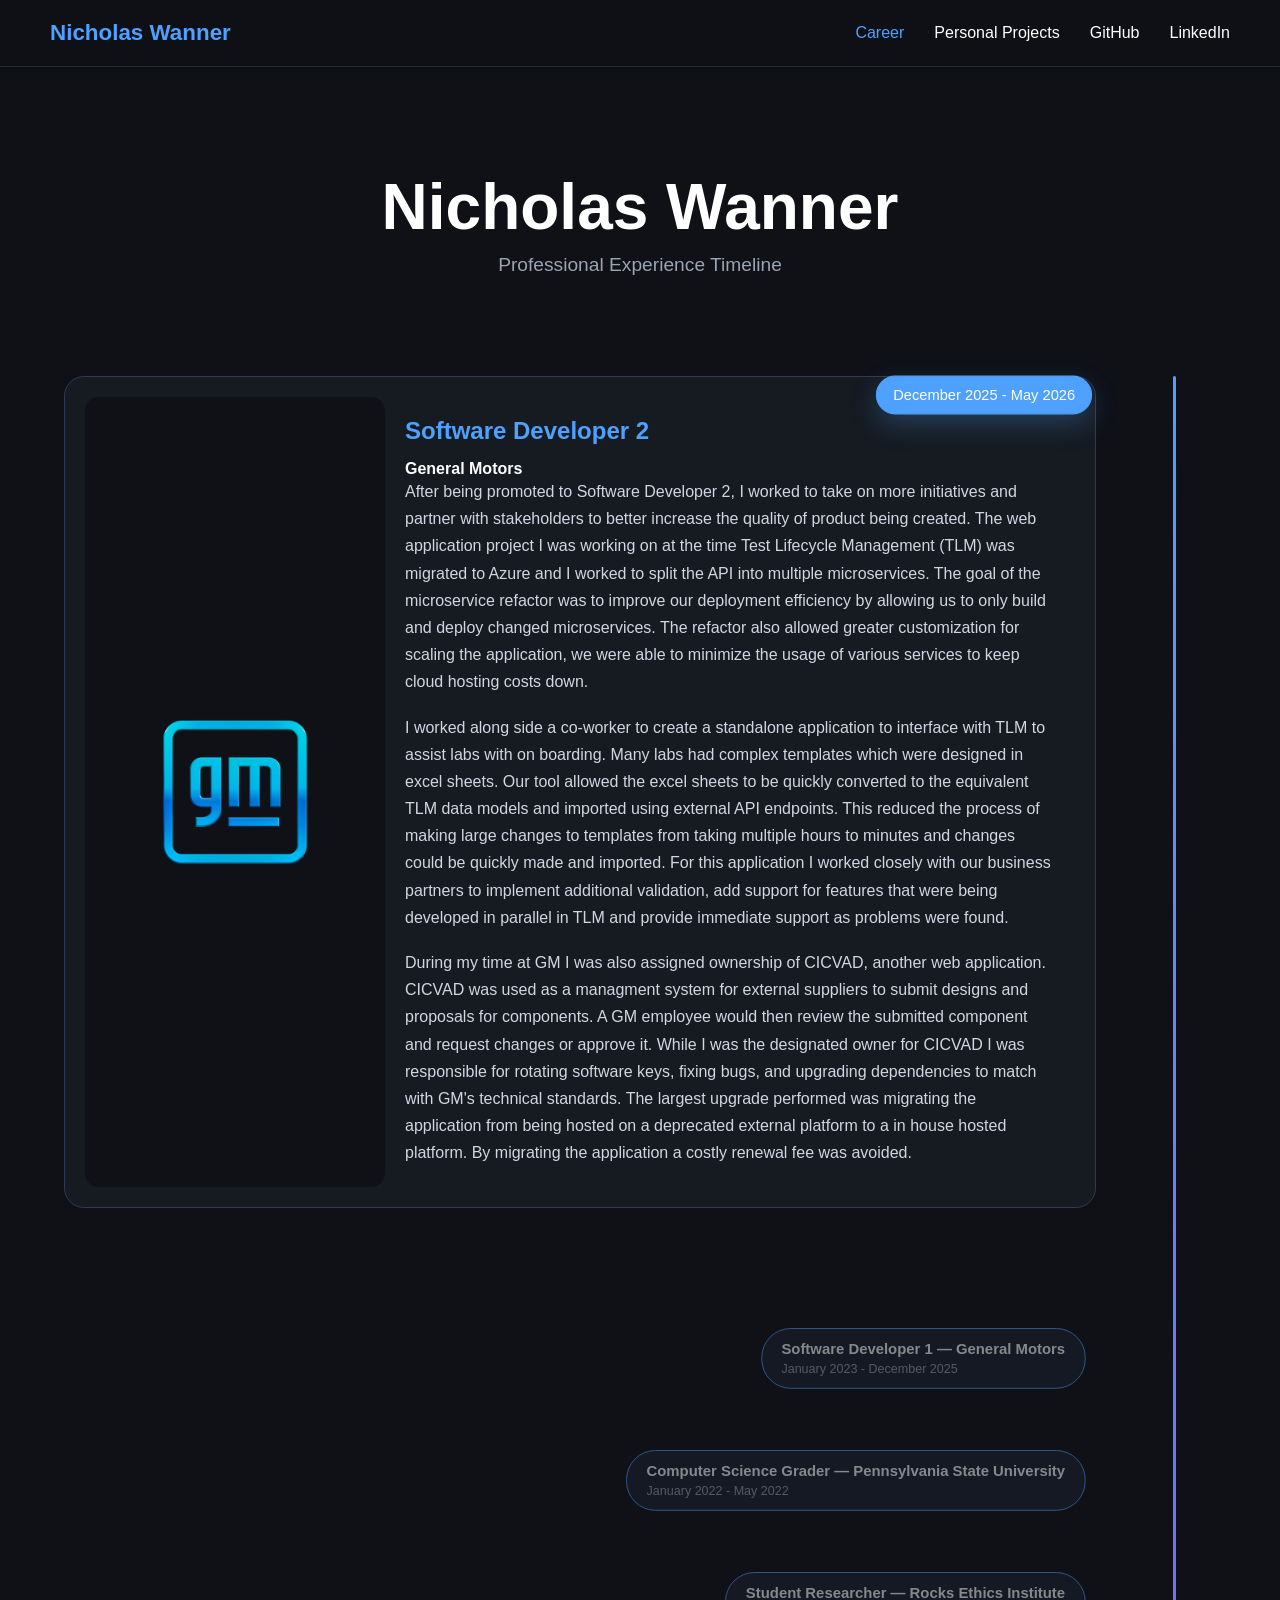
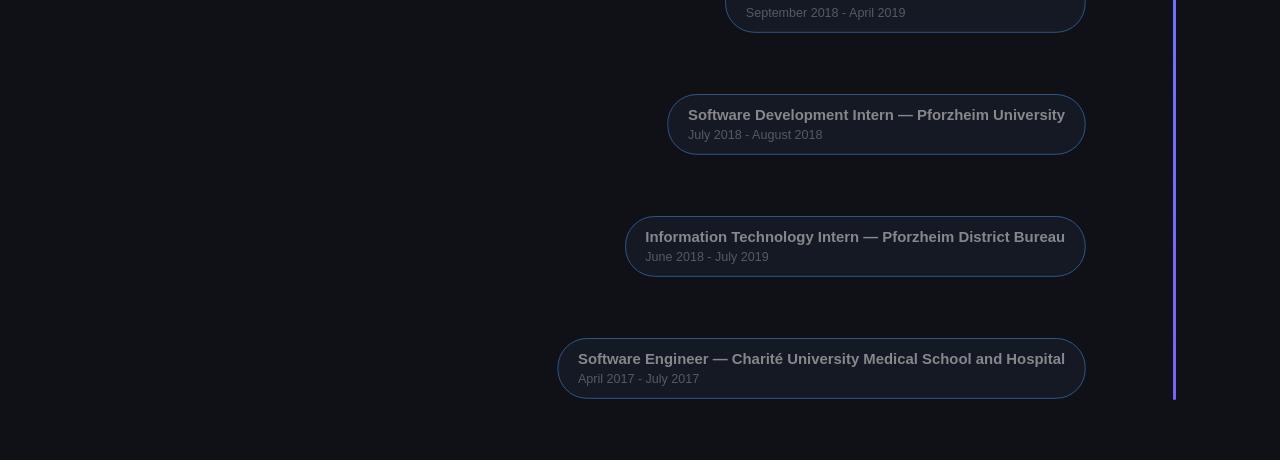
==== index.html @ 5702cfa9 "career and initial projects page" ====
<!DOCTYPE html>
<html lang="en">
<head>
  <meta charset="UTF-8" />
  <meta name="viewport" content="width=device-width, initial-scale=1.0"/>
  <title>Nicholas Wanner | Career Timeline</title>

  <link rel="stylesheet" href="css/global.css">
<link rel="stylesheet" href="css/navbar.css">
<link rel="stylesheet" href="css/career.css">
</head>
<body>
  <div id="navbar"></div>
  <header class="hero">
    <h1>Nicholas Wanner</h1>
    <p>Professional Experience Timeline</p>
  </header>

  <main class="timeline-container">

    <div class="timeline-line"></div>

    <div class="timeline-items">
    <!-- Timeline Item -->
    <div class="timeline-item">
        <div class="timeline-header">
          <button class="timeline-date">
            <span class="summary">
                Software Developer 2 — General Motors
            </span>
            <span class="dates">
                December 2025 - May 2026
            </span>
          </button>
        </div>
        <div class="timeline-content">
          <img src="images/career/gm-logo.webp" alt="Company Image">
          <div class="content-text">
            <h2>Software Developer 2</h2>
            <h4>General Motors</h4>
            <p>After being promoted to Software Developer 2, I worked to take on more initiatives and partner with stakeholders to better increase the quality of product being created. The web application project I was working on at the time Test Lifecycle Management (TLM) was migrated to Azure and I worked to split the API into multiple microservices. The goal of the microservice refactor was to improve our deployment efficiency by allowing us to only build and deploy changed microservices. The refactor also allowed greater customization for scaling the application, we were able to minimize the usage of various services to keep cloud hosting costs down.</p>
            <br>
            <p>I worked along side a co-worker to create a standalone application to interface with TLM to assist labs with on boarding. Many labs had complex templates which were designed in excel sheets. Our tool allowed the excel sheets to be quickly converted to the equivalent TLM data models and imported using external API endpoints. This reduced the process of making large changes to templates from taking multiple hours to minutes and changes could be quickly made and imported. For this application I worked closely with our business partners to implement additional validation, add support for features that were being developed in parallel in TLM and provide immediate support as problems were found.</p>
            <br>
            <p>During my time at GM I was also assigned ownership of CICVAD, another web application. CICVAD was used as a managment system for external suppliers to submit designs and proposals for components. A GM employee would then review the submitted component and request changes or approve it. While I was the designated owner for CICVAD I was responsible for rotating software keys, fixing bugs, and upgrading dependencies to match with GM's technical standards. The largest upgrade performed was migrating the application from being hosted on a deprecated external platform to a in house hosted platform. By migrating the application a costly renewal fee was avoided.</p>
          </div>
        </div>
      </div>
    
    <!-- Timeline Item -->
    <div class="timeline-item">
        <div class="timeline-header">
          <button class="timeline-date">
            <span class="summary">
                Software Developer 1 — General Motors
            </span>
            <span class="dates">
                January 2023 - December 2025
            </span>
          </button>
        </div>
        <div class="timeline-content">
          <img src="images/career/gm-logo.webp" alt="Company Image">
          <div class="content-text">
            <h2>Software Developer 1</h2>
            <h4>General Motors</h4>
            <p>When I first started at General Motors, I was working on the Janus project. Janus is an in house web application focused on managing the lifecycle of projects. It enabled creating a plan to manage a project from start to finish and track all tasks underneath it that needed to be completed. I worked on many different facets of Janus including increasing Test Automation, expanding the in-application reporting feature, enabling users from outside the company to visit Janus.</p>
            <br>
            <p>I eventually moved to a second web application project called Test Lifecycle Management (TLM). TLM was similar to Janus however it focused primarily on creating customized requests to be sent to labs and tracking the state of the request as the lab preformed the specified test. While working on TLM I had a large focus on the feature for 'attribute groups' which allowed users to create predefined groups of fields to be added to requests and could be shared across labs. For example a attribute 
              group could be used to represent a selectable test dummy and configure various details about it.</p>
          </div>
        </div>
      </div>

    <!-- Timeline Item -->
    <div class="timeline-item">
        <div class="timeline-header">
          <button class="timeline-date">
            <span class="summary">
                Computer Science Grader — Pennsylvania State University
            </span>
            <span class="dates">
                January 2022 - May 2022
            </span>
          </button>
        </div>
        <div class="timeline-content">
          <img src="images/career/psu-logo.png" alt="Company Image">
          <div class="content-text">
            <h2>Computer Science Grader</h2>
            <h4>Pennsylvania State University</h4>
            <p>I worked as a grader for Penn State's Computer Science 102 class. In this class students were taught about functions, parameters, recursion, arrays, and debugging with Python. I was initially assigned to grade 50 students for each assignment, however thanks to the positive feedback I received from the professor and students my share grew to grading 100 students for each lab and assignment. </p>
          </div>
        </div>
      </div>

    <!-- Timeline Item -->
    <div class="timeline-item">
        <div class="timeline-header">
          <button class="timeline-date">
            <span class="summary">
                Student Researcher — Rocks Ethics Institute
            </span>
            <span class="dates">
                September 2018 - April 2019
            </span>
          </button>
        </div>
        <div class="timeline-content">
          <img src="images/career/psu-logo.png" alt="Company Image">
          <div class="content-text">
            <h2>Student Researcher</h2>
            <h4>Rocks Ethics Institute</h4>
            <p>For a research project my team and I investigated security vulnerabilities in shipping ports caused by automation. We identified key areas where automation was present and what risks were posed. We additionally used Python and Jupyter to map out different ports and what they regularly received and where it traveled further to in the country. With this information we were able to simulate the impacts of failures by showing what areas of the country and goods would be impacted if a port failed.</p>
          </div>
        </div>
      </div>

    <!-- Timeline Item -->
    <div class="timeline-item">
        <div class="timeline-header">
          <button class="timeline-date">
            <span class="summary">
                Software Development Intern — Pforzheim University
            </span>
            <span class="dates">
                July 2018 - August 2018
            </span>
          </button>
        </div>
        <div class="timeline-content">
          <img src="images/career/hs-pforzheim-logo.png" alt="Company Image">
          <div class="content-text">
            <h2>Software Development Intern</h2>
            <h4>Pforzheim University</h4>
            <p>At Pforzheim University I worked primarily on a project to implement a system for students and faculty to reset their passwords. Previously, you would need to come to the IT desk where the password would be reset manually. I developed a webpage where a user could provide the answer to a security question and reset their password to a randomly generated password. This reduced work for the IT department as well as enhanced user's experience to allow them to reset their password from anywhere.</p>
          </div>
        </div>
      </div>

    <!-- Timeline Item -->
    <div class="timeline-item">
        <div class="timeline-header">
          <button class="timeline-date">
            <span class="summary">
                Information Technology Intern — Pforzheim District Bureau
            </span>
            <span class="dates">
                June 2018 - July 2019
            </span>
          </button>
        </div>
        <div class="timeline-content no-image">
          <div class="content-text">
            <h2>Information Technology Intern</h2>
            <h4>Pforzheim District Bureau</h4>
            <p>While living in Pforzheim for a summer I worked with the District Bureau as an intern. My responsibilities were primarily working on upkeeping servers for the city. This included doing a migration of the cities payroll servers to Windows 10. Additionally I would travel out to various areas around the city when servers encountered issues and assist in fixes.</p>
          </div>
        </div>
      </div>

    <!-- Timeline Item -->
    <div class="timeline-item">
        <div class="timeline-header">
          <button class="timeline-date">
            <span class="summary">
              Software Engineer — Charité University Medical School and Hospital
            </span>
            <span class="dates">
              April 2017 - July 2017
            </span>
          </button>
        </div>
        <div class="timeline-content">
          <img src="images/career/Charite-logo.jpg" alt="Company Image">
          <div class="content-text">
            <h2>Software Engineering Intern</h2>
            <h4>Charité University Medical School and Hospital</h4>
            <p>At Charité I worked on a project to help automate the creation of doctors letters to be sent to patients. This was developed as a C# plugin for Microsoft Work that would automatically fetch relevant patient data and format the data into standardized tables and information. The purpose was to standardized letters across doctors as well as to expedite the formulaic portions so doctors could prioritize the important messages for patients. This saved an average of 1-2 hours in time per letter for doctors.</p>
            <br>
            <p>An additional project I worked on was a specialize filter for incoming patient data. The data was being transferred via Mirth software and the filter was created to convert the data directly into a format suitable for the patient database. This allowed for patient data to be quickly sent across multiple facilities and stored in a appropriate format.</p>
          </div>
        </div>
      </div>

      </div>
  </main>
  <script src="js/navbar.js"></script>
  <script src="js/career.js"></script>
</body>
</html>
---- css/global.css ----
/* RESET */

* {
  margin: 0;
  padding: 0;
  box-sizing: border-box;
}

/* GLOBAL BODY */

body {
  background: #0f1117;
  color: white;
  font-family: Arial, Helvetica, sans-serif;
  overflow-x: hidden;

  /* Push content below fixed navbar */
  padding-top: 90px;
}

/* HERO SECTION */

.hero {
  text-align: center;
  padding: 80px 20px 40px;
}

.hero h1 {
  font-size: 4rem;
  margin-bottom: 10px;
}

.hero p {
  color: #9aa4b2;
  font-size: 1.2rem;
}

/* SHARED LINKS */

a {
  color: inherit;
}
---- css/navbar.css ----
/* NAVBAR */

.navbar {
  position: fixed;
  top: 0;
  width: 100%;

  display: flex;
  justify-content: space-between;
  align-items: center;

  padding: 20px 50px;

  background: rgba(15, 17, 23, 0.85);

  backdrop-filter: blur(10px);

  border-bottom: 1px solid #222b3c;

  z-index: 1000;
}

/* LOGO */

.nav-logo {
  font-size: 1.4rem;
  font-weight: bold;
  color: #4ea1ff;
}

/* NAV LINKS */

.nav-links {
  display: flex;
  gap: 30px;
  list-style: none;
}

.nav-links a {
  text-decoration: none;
  color: white;

  transition: 0.3s ease;
}

.nav-links a:hover {
  color: #4ea1ff;
}

/* ACTIVE PAGE */

.active-nav {
  color: #4ea1ff !important;
}
---- css/career.css ----
/* TIMELINE CONTAINER */

.timeline-container {
  position: relative;
  width: 90%;
  max-width: 1200px;
  margin: 60px auto;
  padding-right: 120px;
}

/* WRAPPER */

.timeline-items {
  position: relative;
  display: flex;
  flex-direction: column;

  gap: 60px;
}

/* TIMELINE LINE */

.timeline-line {
  position: absolute;
  right: 40px;
  top: 0;

  width: 3px;
  height: 100%;

  background: linear-gradient(to bottom, #4ea1ff, #7b61ff);

  border-radius: 10px;
}

/* ITEM */

.timeline-item {
  position: relative;

  margin-bottom: 60px;

  opacity: 0.5;
  transform: scale(0.98);

  transition: all 0.35s ease;
}

/* ACTIVE ITEM */

.timeline-item.active {
  opacity: 1;
  transform: scale(1);
}

/* =========================
   TIMELINE BUTTON (PILL)
   ========================= */

.timeline-date {
  position: absolute;
  right: 0;
  top: 0;

  background: #1b2230;
  color: white;

  border: 1px solid #4ea1ff;
  border-radius: 30px;

  padding: 12px 20px;

  cursor: pointer;

  display: flex;
  flex-direction: column;
  align-items: flex-start;

  gap: 4px;

  z-index: 2;

  transition:
    background 0.3s ease,
    transform 0.35s cubic-bezier(0.2, 0.8, 0.2, 1),
    box-shadow 0.3s ease,
    padding 0.3s ease,
    border-radius 0.3s ease;
}

/* HOVER */

.timeline-date:hover {
  background: #4ea1ff;
  transform: translateX(-5px) scale(1.01);
}

/* TEXT TRANSITIONS */

.timeline-date .summary,
.timeline-date .dates {
  transition: opacity 0.25s ease, transform 0.25s ease;
}

/* DEFAULT STATE */

.timeline-date .summary {
  font-size: 0.95rem;
  font-weight: 600;
  color: white;

  opacity: 1;
  transform: translateY(0);
}

.timeline-date .dates {
  font-size: 0.8rem;
  color: #9aa4b2;

  opacity: 1;
  transform: translateY(0);
}

/* =========================
   ACTIVE (CLICKED) STATE
   ========================= */

.timeline-item.active .timeline-date {

  /* 🔥 shrink pill */
  padding: 10px 16px;
  border-radius: 20px;

  /* center single-line layout */
  flex-direction: row;
  align-items: center;
  gap: 0;

  /* stronger emphasis */
  background: #4ea1ff;
  transform: translateX(-6px) scale(1.02);
  box-shadow: 0 10px 25px rgba(78, 161, 255, 0.25);
}

/* REMOVE SUMMARY COMPLETELY FROM LAYOUT */

.timeline-item.active .timeline-date .summary {
  opacity: 0;
  transform: translateY(-6px);

  width: 0;
  height: 0;

  margin: 0;
  padding: 0;

  overflow: hidden;

}

/* MAKE DATE TAKE FULL SPACE */

.timeline-item.active .timeline-date .dates {
  font-size: 0.9rem;
  color: white;

  opacity: 1;
  transform: translateY(0);
}

/* =========================
   CONTENT CARD
   ========================= */

.timeline-content {
  background: #161b22;

  border: 1px solid #2f3b52;
  border-radius: 20px;

  overflow: hidden;

  display: grid;

  grid-template-columns:
    minmax(180px, 300px)
    minmax(0, 1fr);

  align-items: stretch;

  max-height: 0;
  opacity: 0;
  transform: translateY(-10px);

  padding: 0;

  transition:
    max-height 0.6s cubic-bezier(0.4, 0, 0.2, 1),
    opacity 0.4s ease,
    transform 0.4s ease,
    padding 0.4s ease;
}

/* OPEN STATE */

.timeline-content.active {
  max-height: 2000px;
  opacity: 1;
  transform: translateY(0);
  padding: 20px;
}

/* IMAGE */

.timeline-content img {
  width: 100%;
  height: 100%;

  object-fit: contain;

  padding: 20px;

  background: #0f1117;

  border-radius: 14px;
}

.timeline-content.no-image {
  grid-template-columns: 1fr;
}

/* TEXT */

.content-text {
  padding: 20px;
}

.content-text h2 {
  margin-bottom: 15px;
  color: #4ea1ff;
}

.content-text p {
  line-height: 1.7;
  color: #d0d7e2;
  white-space: normal;
  overflow-wrap: break-word;
  word-break: break-word;
}

/* MOBILE */

@media (max-width: 900px) {

  .timeline-container {
    padding-right: 0;
  }

  .timeline-line {
    left: 20px;
    right: auto;
  }

  .timeline-date {
    position: relative;
    left: 50px;
    margin-bottom: 20px;
  }

  .timeline-content {
    grid-template-columns: 1fr;
    margin-left: 50px;
  }

  .timeline-content img {
    height: 220px;
  }
}
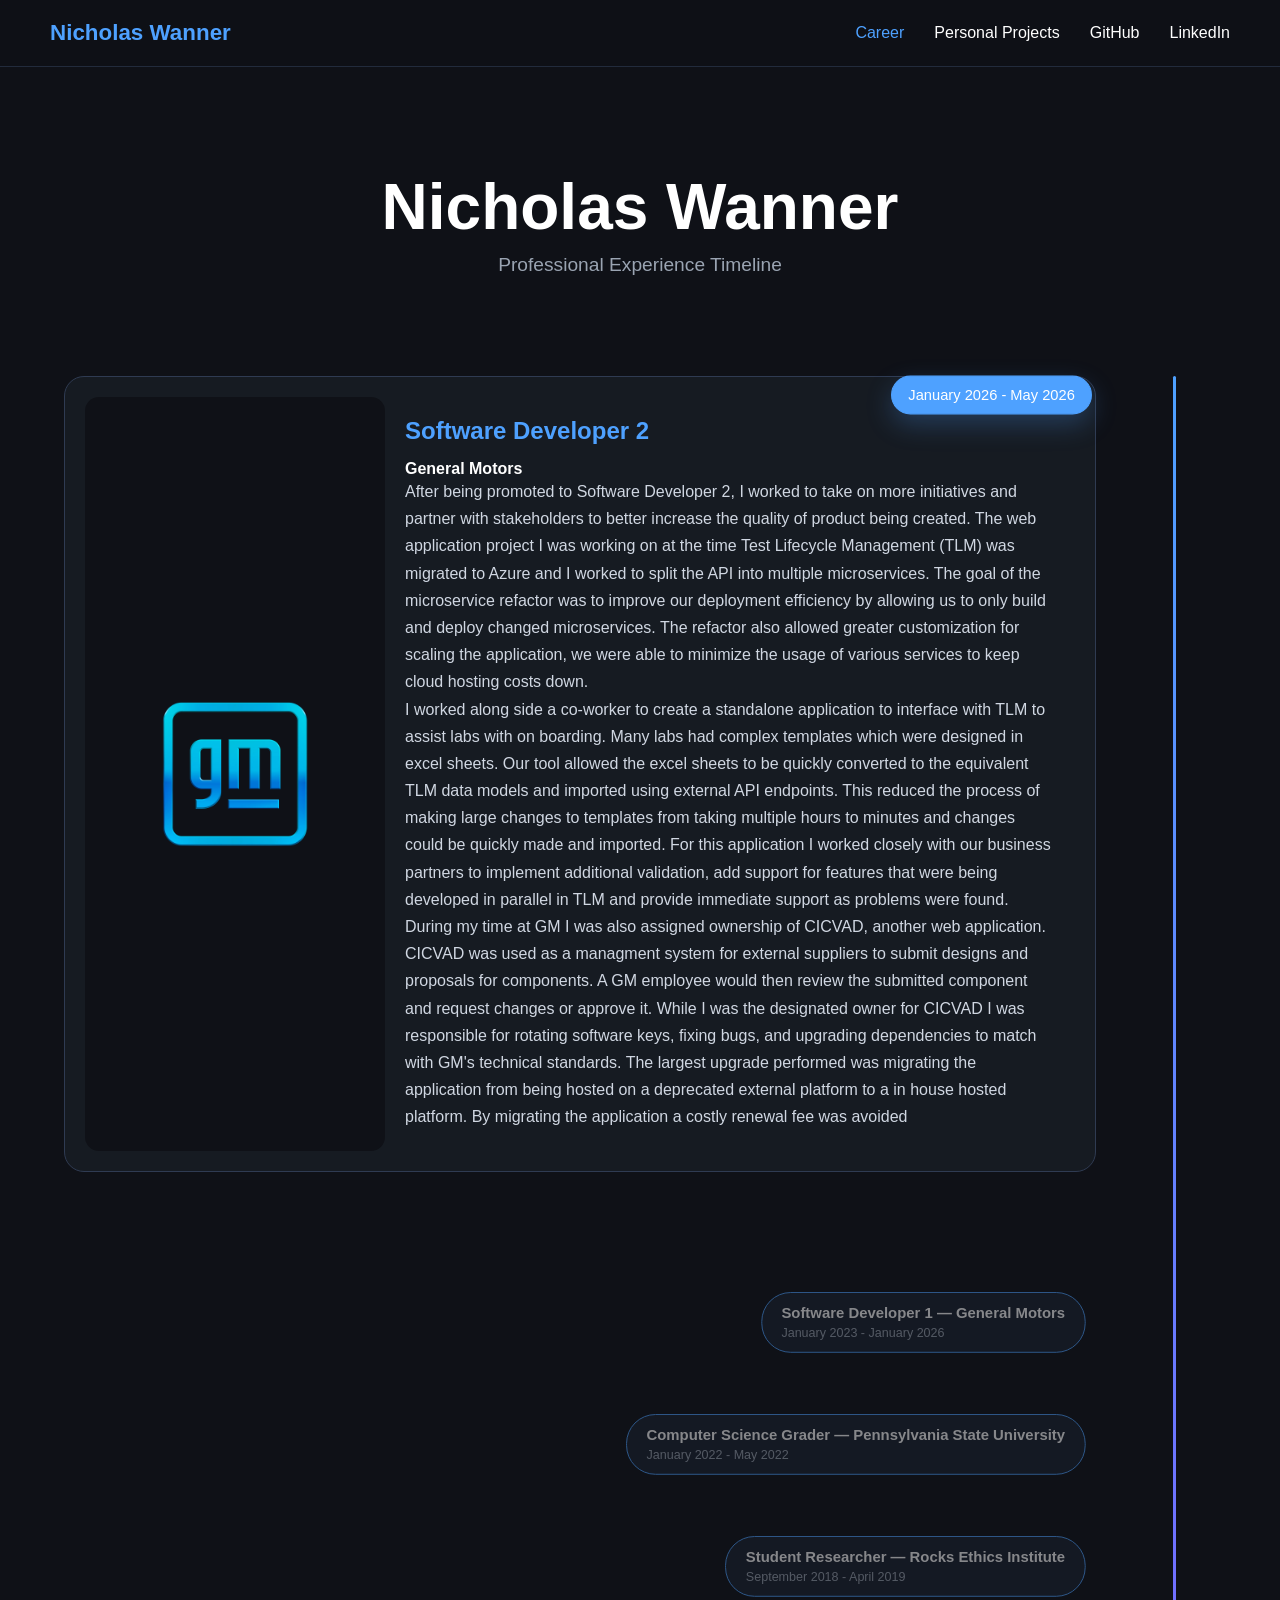
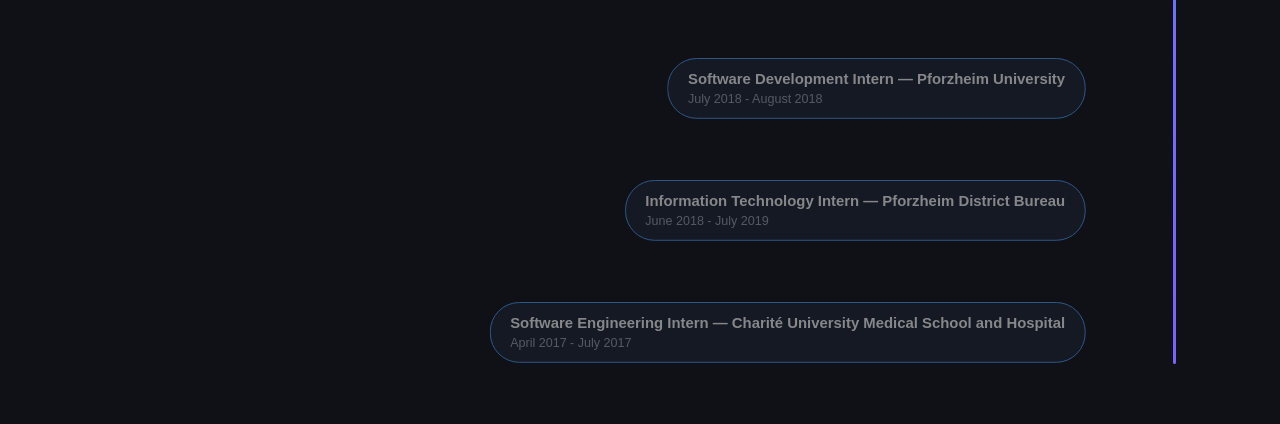
==== commit 31239fdc: "split timeline item into its own component" ====
--- a/index.html
+++ b/index.html
@@ -7,6 +7,7 @@
 
   <link rel="stylesheet" href="css/global.css">
 <link rel="stylesheet" href="css/navbar.css">
+<link rel="stylesheet" href="css/timeline-item.css">
 <link rel="stylesheet" href="css/career.css">
 </head>
 <body>
@@ -17,175 +18,11 @@
   </header>
 
   <main class="timeline-container">
-
     <div class="timeline-line"></div>
-
     <div class="timeline-items">
-    <!-- Timeline Item -->
-    <div class="timeline-item">
-        <div class="timeline-header">
-          <button class="timeline-date">
-            <span class="summary">
-                Software Developer 2 — General Motors
-            </span>
-            <span class="dates">
-                December 2025 - May 2026
-            </span>
-          </button>
-        </div>
-        <div class="timeline-content">
-          <img src="images/career/gm-logo.webp" alt="Company Image">
-          <div class="content-text">
-            <h2>Software Developer 2</h2>
-            <h4>General Motors</h4>
-            <p>After being promoted to Software Developer 2, I worked to take on more initiatives and partner with stakeholders to better increase the quality of product being created. The web application project I was working on at the time Test Lifecycle Management (TLM) was migrated to Azure and I worked to split the API into multiple microservices. The goal of the microservice refactor was to improve our deployment efficiency by allowing us to only build and deploy changed microservices. The refactor also allowed greater customization for scaling the application, we were able to minimize the usage of various services to keep cloud hosting costs down.</p>
-            <br>
-            <p>I worked along side a co-worker to create a standalone application to interface with TLM to assist labs with on boarding. Many labs had complex templates which were designed in excel sheets. Our tool allowed the excel sheets to be quickly converted to the equivalent TLM data models and imported using external API endpoints. This reduced the process of making large changes to templates from taking multiple hours to minutes and changes could be quickly made and imported. For this application I worked closely with our business partners to implement additional validation, add support for features that were being developed in parallel in TLM and provide immediate support as problems were found.</p>
-            <br>
-            <p>During my time at GM I was also assigned ownership of CICVAD, another web application. CICVAD was used as a managment system for external suppliers to submit designs and proposals for components. A GM employee would then review the submitted component and request changes or approve it. While I was the designated owner for CICVAD I was responsible for rotating software keys, fixing bugs, and upgrading dependencies to match with GM's technical standards. The largest upgrade performed was migrating the application from being hosted on a deprecated external platform to a in house hosted platform. By migrating the application a costly renewal fee was avoided.</p>
-          </div>
-        </div>
-      </div>
-    
-    <!-- Timeline Item -->
-    <div class="timeline-item">
-        <div class="timeline-header">
-          <button class="timeline-date">
-            <span class="summary">
-                Software Developer 1 — General Motors
-            </span>
-            <span class="dates">
-                January 2023 - December 2025
-            </span>
-          </button>
-        </div>
-        <div class="timeline-content">
-          <img src="images/career/gm-logo.webp" alt="Company Image">
-          <div class="content-text">
-            <h2>Software Developer 1</h2>
-            <h4>General Motors</h4>
-            <p>When I first started at General Motors, I was working on the Janus project. Janus is an in house web application focused on managing the lifecycle of projects. It enabled creating a plan to manage a project from start to finish and track all tasks underneath it that needed to be completed. I worked on many different facets of Janus including increasing Test Automation, expanding the in-application reporting feature, enabling users from outside the company to visit Janus.</p>
-            <br>
-            <p>I eventually moved to a second web application project called Test Lifecycle Management (TLM). TLM was similar to Janus however it focused primarily on creating customized requests to be sent to labs and tracking the state of the request as the lab preformed the specified test. While working on TLM I had a large focus on the feature for 'attribute groups' which allowed users to create predefined groups of fields to be added to requests and could be shared across labs. For example a attribute 
-              group could be used to represent a selectable test dummy and configure various details about it.</p>
-          </div>
-        </div>
-      </div>
-
-    <!-- Timeline Item -->
-    <div class="timeline-item">
-        <div class="timeline-header">
-          <button class="timeline-date">
-            <span class="summary">
-                Computer Science Grader — Pennsylvania State University
-            </span>
-            <span class="dates">
-                January 2022 - May 2022
-            </span>
-          </button>
-        </div>
-        <div class="timeline-content">
-          <img src="images/career/psu-logo.png" alt="Company Image">
-          <div class="content-text">
-            <h2>Computer Science Grader</h2>
-            <h4>Pennsylvania State University</h4>
-            <p>I worked as a grader for Penn State's Computer Science 102 class. In this class students were taught about functions, parameters, recursion, arrays, and debugging with Python. I was initially assigned to grade 50 students for each assignment, however thanks to the positive feedback I received from the professor and students my share grew to grading 100 students for each lab and assignment. </p>
-          </div>
-        </div>
-      </div>
-
-    <!-- Timeline Item -->
-    <div class="timeline-item">
-        <div class="timeline-header">
-          <button class="timeline-date">
-            <span class="summary">
-                Student Researcher — Rocks Ethics Institute
-            </span>
-            <span class="dates">
-                September 2018 - April 2019
-            </span>
-          </button>
-        </div>
-        <div class="timeline-content">
-          <img src="images/career/psu-logo.png" alt="Company Image">
-          <div class="content-text">
-            <h2>Student Researcher</h2>
-            <h4>Rocks Ethics Institute</h4>
-            <p>For a research project my team and I investigated security vulnerabilities in shipping ports caused by automation. We identified key areas where automation was present and what risks were posed. We additionally used Python and Jupyter to map out different ports and what they regularly received and where it traveled further to in the country. With this information we were able to simulate the impacts of failures by showing what areas of the country and goods would be impacted if a port failed.</p>
-          </div>
-        </div>
-      </div>
-
-    <!-- Timeline Item -->
-    <div class="timeline-item">
-        <div class="timeline-header">
-          <button class="timeline-date">
-            <span class="summary">
-                Software Development Intern — Pforzheim University
-            </span>
-            <span class="dates">
-                July 2018 - August 2018
-            </span>
-          </button>
-        </div>
-        <div class="timeline-content">
-          <img src="images/career/hs-pforzheim-logo.png" alt="Company Image">
-          <div class="content-text">
-            <h2>Software Development Intern</h2>
-            <h4>Pforzheim University</h4>
-            <p>At Pforzheim University I worked primarily on a project to implement a system for students and faculty to reset their passwords. Previously, you would need to come to the IT desk where the password would be reset manually. I developed a webpage where a user could provide the answer to a security question and reset their password to a randomly generated password. This reduced work for the IT department as well as enhanced user's experience to allow them to reset their password from anywhere.</p>
-          </div>
-        </div>
-      </div>
-
-    <!-- Timeline Item -->
-    <div class="timeline-item">
-        <div class="timeline-header">
-          <button class="timeline-date">
-            <span class="summary">
-                Information Technology Intern — Pforzheim District Bureau
-            </span>
-            <span class="dates">
-                June 2018 - July 2019
-            </span>
-          </button>
-        </div>
-        <div class="timeline-content no-image">
-          <div class="content-text">
-            <h2>Information Technology Intern</h2>
-            <h4>Pforzheim District Bureau</h4>
-            <p>While living in Pforzheim for a summer I worked with the District Bureau as an intern. My responsibilities were primarily working on upkeeping servers for the city. This included doing a migration of the cities payroll servers to Windows 10. Additionally I would travel out to various areas around the city when servers encountered issues and assist in fixes.</p>
-          </div>
-        </div>
-      </div>
-
-    <!-- Timeline Item -->
-    <div class="timeline-item">
-        <div class="timeline-header">
-          <button class="timeline-date">
-            <span class="summary">
-              Software Engineer — Charité University Medical School and Hospital
-            </span>
-            <span class="dates">
-              April 2017 - July 2017
-            </span>
-          </button>
-        </div>
-        <div class="timeline-content">
-          <img src="images/career/Charite-logo.jpg" alt="Company Image">
-          <div class="content-text">
-            <h2>Software Engineering Intern</h2>
-            <h4>Charité University Medical School and Hospital</h4>
-            <p>At Charité I worked on a project to help automate the creation of doctors letters to be sent to patients. This was developed as a C# plugin for Microsoft Work that would automatically fetch relevant patient data and format the data into standardized tables and information. The purpose was to standardized letters across doctors as well as to expedite the formulaic portions so doctors could prioritize the important messages for patients. This saved an average of 1-2 hours in time per letter for doctors.</p>
-            <br>
-            <p>An additional project I worked on was a specialize filter for incoming patient data. The data was being transferred via Mirth software and the filter was created to convert the data directly into a format suitable for the patient database. This allowed for patient data to be quickly sent across multiple facilities and stored in a appropriate format.</p>
-          </div>
-        </div>
-      </div>
-
-      </div>
   </main>
   <script src="js/navbar.js"></script>
+  <script src="js/timeline-item.js"></script>
   <script src="js/career.js"></script>
 </body>
 </html>
--- a/css/timeline-item.css
+++ b/css/timeline-item.css
@@ -0,0 +1,171 @@
+/* =========================
+   TIMELINE ITEM COMPONENT
+   ========================= */
+
+/* ITEM WRAPPER (visual interaction) */
+.timeline-item {
+    position: relative;
+    opacity: 0.5;
+    transform: scale(0.98);
+    transition: all 0.35s ease;
+  }
+  
+  /* =========================
+     TIMELINE BUTTON (PILL)
+     ========================= */
+  
+  .timeline-date {
+    position: absolute;
+    right: 0;
+    top: 0;
+  
+    background: #1b2230;
+    color: white;
+  
+    border: 1px solid #4ea1ff;
+    border-radius: 30px;
+  
+    padding: 12px 20px;
+  
+    cursor: pointer;
+  
+    display: flex;
+    flex-direction: column;
+    align-items: flex-start;
+    gap: 4px;
+  
+    z-index: 2;
+  
+    transition:
+      background 0.3s ease,
+      transform 0.35s cubic-bezier(0.2, 0.8, 0.2, 1),
+      box-shadow 0.3s ease,
+      padding 0.3s ease,
+      border-radius 0.3s ease;
+  }
+  
+  .timeline-date:hover {
+    background: #4ea1ff;
+    transform: translateX(-5px) scale(1.01);
+  }
+  
+  /* TEXT INSIDE BUTTON */
+  .timeline-date .summary {
+    font-size: 0.95rem;
+    font-weight: 600;
+    color: white;
+    opacity: 1;
+  }
+  
+  .timeline-date .dates {
+    font-size: 0.8rem;
+    color: #9aa4b2;
+    opacity: 1;
+  }
+  
+  /* TEXT ANIMATION */
+  .timeline-date .summary,
+  .timeline-date .dates {
+    transition: opacity 0.25s ease, transform 0.25s ease;
+  }
+  
+  /* =========================
+     ACTIVE STATE (CLICKED)
+     ========================= */
+  
+  .timeline-item.active .timeline-date {
+    padding: 10px 16px;
+    border-radius: 20px;
+  
+    flex-direction: row;
+    align-items: center;
+    gap: 0;
+  
+    background: #4ea1ff;
+    transform: translateX(-6px) scale(1.02);
+    box-shadow: 0 10px 25px rgba(78, 161, 255, 0.25);
+  }
+  
+  .timeline-item.active .timeline-date .summary {
+    opacity: 0;
+    width: 0;
+    height: 0;
+    overflow: hidden;
+  }
+  
+  .timeline-item.active .timeline-date .dates {
+    font-size: 0.9rem;
+    color: white;
+    opacity: 1;
+  }
+  
+  /* =========================
+     CONTENT CARD
+     ========================= */
+  
+  .timeline-content {
+    background: #161b22;
+    border: 1px solid #2f3b52;
+    border-radius: 20px;
+  
+    overflow: hidden;
+  
+    display: grid;
+    grid-template-columns:
+      minmax(180px, 300px)
+      minmax(0, 1fr);
+  
+    align-items: stretch;
+  
+    max-height: 0;
+    opacity: 0;
+    transform: translateY(-10px);
+  
+    padding: 0;
+  
+    transition:
+      max-height 0.6s cubic-bezier(0.4, 0, 0.2, 1),
+      opacity 0.4s ease,
+      transform 0.4s ease,
+      padding 0.4s ease;
+  }
+  
+  .timeline-content.active {
+    max-height: 2000px;
+    opacity: 1;
+    transform: translateY(0);
+    padding: 20px;
+  }
+  
+  /* IMAGE HANDLING */
+  .timeline-content img {
+    width: 100%;
+    height: 100%;
+    object-fit: contain;
+    padding: 20px;
+    background: #0f1117;
+    border-radius: 14px;
+  }
+  
+  .timeline-content.no-image {
+    grid-template-columns: 1fr;
+  }
+  
+  /* TEXT */
+  .content-text {
+    padding: 20px;
+  }
+  
+  .content-text h2 {
+    margin-bottom: 15px;
+    color: #4ea1ff;
+  }
+  
+  .content-text p {
+    line-height: 1.7;
+    color: #d0d7e2;
+  
+    white-space: normal;
+    overflow-wrap: break-word;
+    word-break: break-word;
+  }
--- a/css/career.css
+++ b/css/career.css
@@ -1,5 +1,8 @@
+/* =========================
+   CAREER PAGE LAYOUT
+   ========================= */
+
 /* TIMELINE CONTAINER */
-
 .timeline-container {
   position: relative;
   width: 90%;
@@ -9,17 +12,14 @@
 }
 
 /* WRAPPER */
-
 .timeline-items {
   position: relative;
   display: flex;
   flex-direction: column;
-
   gap: 60px;
 }
 
 /* TIMELINE LINE */
-
 .timeline-line {
   position: absolute;
   right: 40px;
@@ -29,15 +29,18 @@
   height: 100%;
 
   background: linear-gradient(to bottom, #4ea1ff, #7b61ff);
-
   border-radius: 10px;
 }
 
-/* ITEM */
+/* ACTIVE ITEM (page-level emphasis) */
+.timeline-item.active {
+  opacity: 1;
+  transform: scale(1);
+}
 
+/* DEFAULT ITEM STATE */
 .timeline-item {
   position: relative;
-
   margin-bottom: 60px;
 
   opacity: 0.5;
@@ -46,212 +49,8 @@
   transition: all 0.35s ease;
 }
 
-/* ACTIVE ITEM */
-
-.timeline-item.active {
-  opacity: 1;
-  transform: scale(1);
-}
-
-/* =========================
-   TIMELINE BUTTON (PILL)
-   ========================= */
-
-.timeline-date {
-  position: absolute;
-  right: 0;
-  top: 0;
-
-  background: #1b2230;
-  color: white;
-
-  border: 1px solid #4ea1ff;
-  border-radius: 30px;
-
-  padding: 12px 20px;
-
-  cursor: pointer;
-
-  display: flex;
-  flex-direction: column;
-  align-items: flex-start;
-
-  gap: 4px;
-
-  z-index: 2;
-
-  transition:
-    background 0.3s ease,
-    transform 0.35s cubic-bezier(0.2, 0.8, 0.2, 1),
-    box-shadow 0.3s ease,
-    padding 0.3s ease,
-    border-radius 0.3s ease;
-}
-
-/* HOVER */
-
-.timeline-date:hover {
-  background: #4ea1ff;
-  transform: translateX(-5px) scale(1.01);
-}
-
-/* TEXT TRANSITIONS */
-
-.timeline-date .summary,
-.timeline-date .dates {
-  transition: opacity 0.25s ease, transform 0.25s ease;
-}
-
-/* DEFAULT STATE */
-
-.timeline-date .summary {
-  font-size: 0.95rem;
-  font-weight: 600;
-  color: white;
-
-  opacity: 1;
-  transform: translateY(0);
-}
-
-.timeline-date .dates {
-  font-size: 0.8rem;
-  color: #9aa4b2;
-
-  opacity: 1;
-  transform: translateY(0);
-}
-
-/* =========================
-   ACTIVE (CLICKED) STATE
-   ========================= */
-
-.timeline-item.active .timeline-date {
-
-  /* 🔥 shrink pill */
-  padding: 10px 16px;
-  border-radius: 20px;
-
-  /* center single-line layout */
-  flex-direction: row;
-  align-items: center;
-  gap: 0;
-
-  /* stronger emphasis */
-  background: #4ea1ff;
-  transform: translateX(-6px) scale(1.02);
-  box-shadow: 0 10px 25px rgba(78, 161, 255, 0.25);
-}
-
-/* REMOVE SUMMARY COMPLETELY FROM LAYOUT */
-
-.timeline-item.active .timeline-date .summary {
-  opacity: 0;
-  transform: translateY(-6px);
-
-  width: 0;
-  height: 0;
-
-  margin: 0;
-  padding: 0;
-
-  overflow: hidden;
-
-}
-
-/* MAKE DATE TAKE FULL SPACE */
-
-.timeline-item.active .timeline-date .dates {
-  font-size: 0.9rem;
-  color: white;
-
-  opacity: 1;
-  transform: translateY(0);
-}
-
-/* =========================
-   CONTENT CARD
-   ========================= */
-
-.timeline-content {
-  background: #161b22;
-
-  border: 1px solid #2f3b52;
-  border-radius: 20px;
-
-  overflow: hidden;
-
-  display: grid;
-
-  grid-template-columns:
-    minmax(180px, 300px)
-    minmax(0, 1fr);
-
-  align-items: stretch;
-
-  max-height: 0;
-  opacity: 0;
-  transform: translateY(-10px);
-
-  padding: 0;
-
-  transition:
-    max-height 0.6s cubic-bezier(0.4, 0, 0.2, 1),
-    opacity 0.4s ease,
-    transform 0.4s ease,
-    padding 0.4s ease;
-}
-
-/* OPEN STATE */
-
-.timeline-content.active {
-  max-height: 2000px;
-  opacity: 1;
-  transform: translateY(0);
-  padding: 20px;
-}
-
-/* IMAGE */
-
-.timeline-content img {
-  width: 100%;
-  height: 100%;
-
-  object-fit: contain;
-
-  padding: 20px;
-
-  background: #0f1117;
-
-  border-radius: 14px;
-}
-
-.timeline-content.no-image {
-  grid-template-columns: 1fr;
-}
-
-/* TEXT */
-
-.content-text {
-  padding: 20px;
-}
-
-.content-text h2 {
-  margin-bottom: 15px;
-  color: #4ea1ff;
-}
-
-.content-text p {
-  line-height: 1.7;
-  color: #d0d7e2;
-  white-space: normal;
-  overflow-wrap: break-word;
-  word-break: break-word;
-}
-
-/* MOBILE */
-
+/* MOBILE LAYOUT */
 @media (max-width: 900px) {
-
   .timeline-container {
     padding-right: 0;
   }
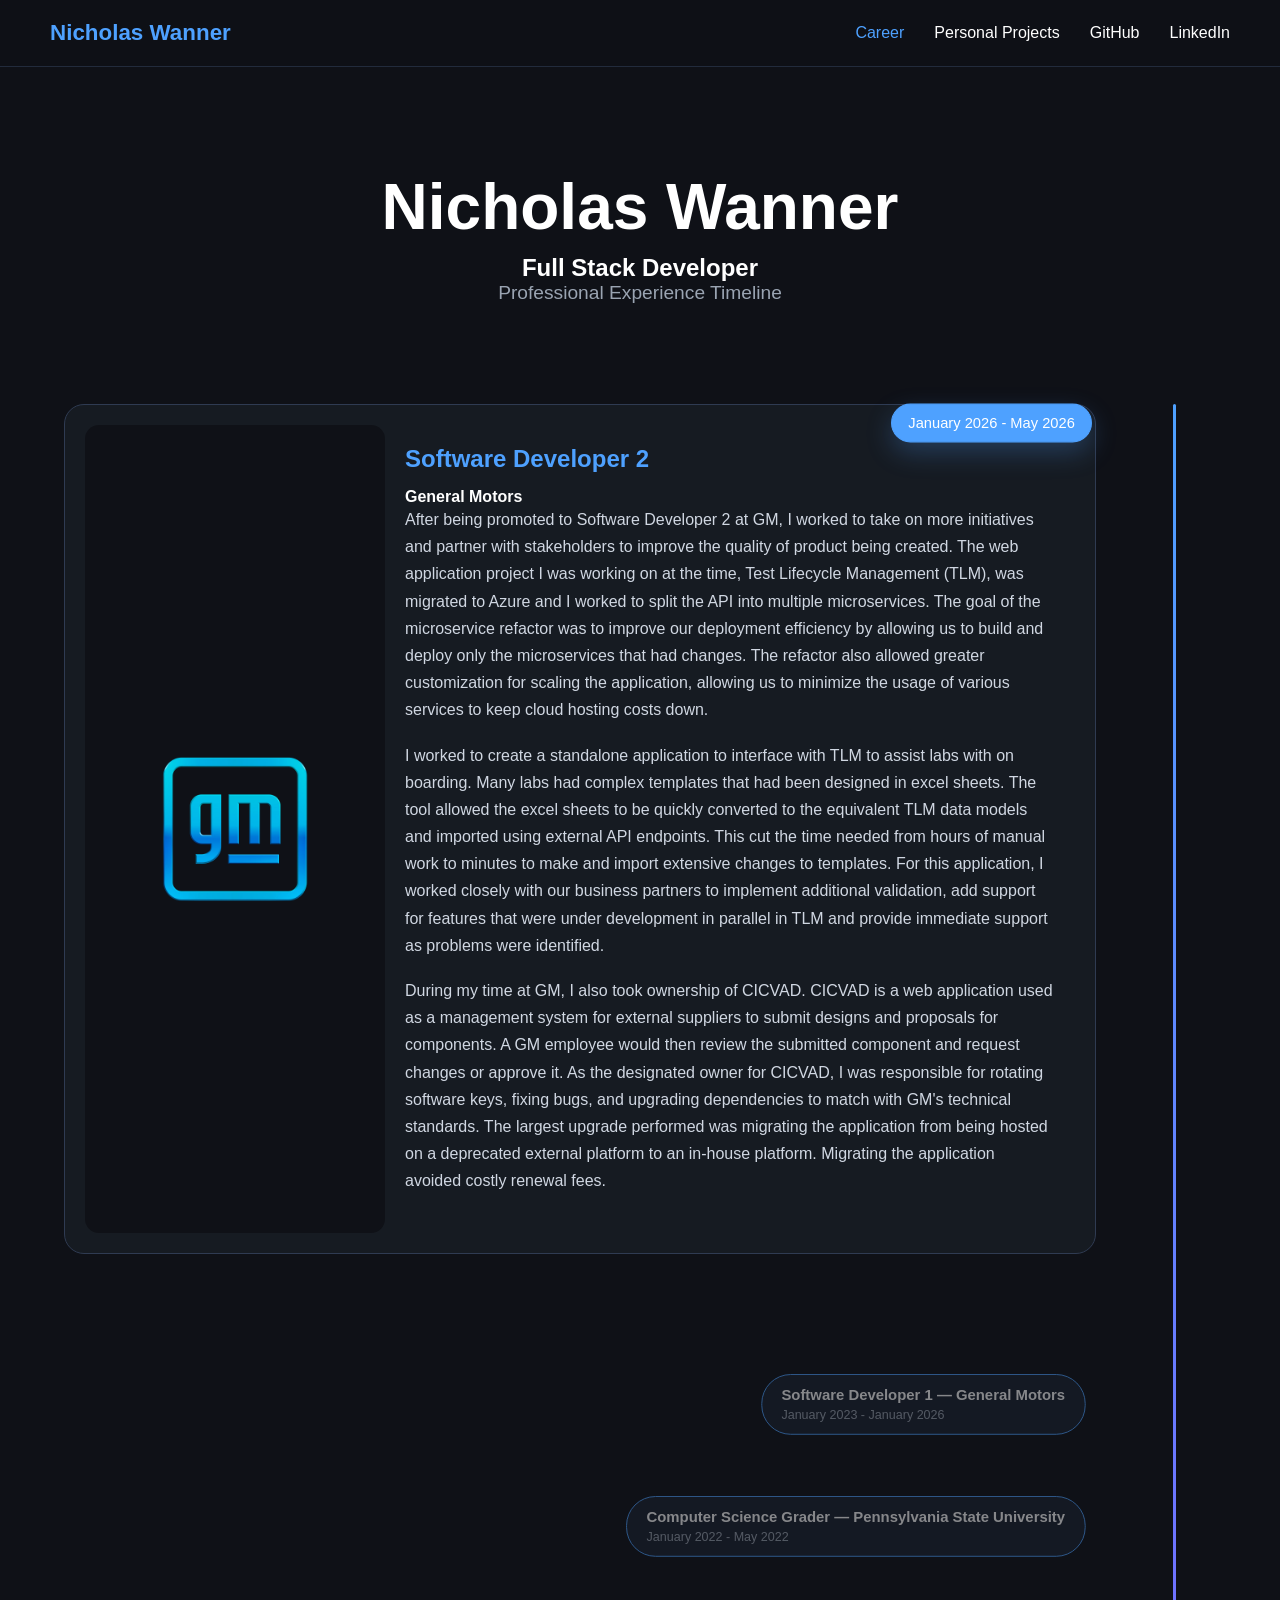
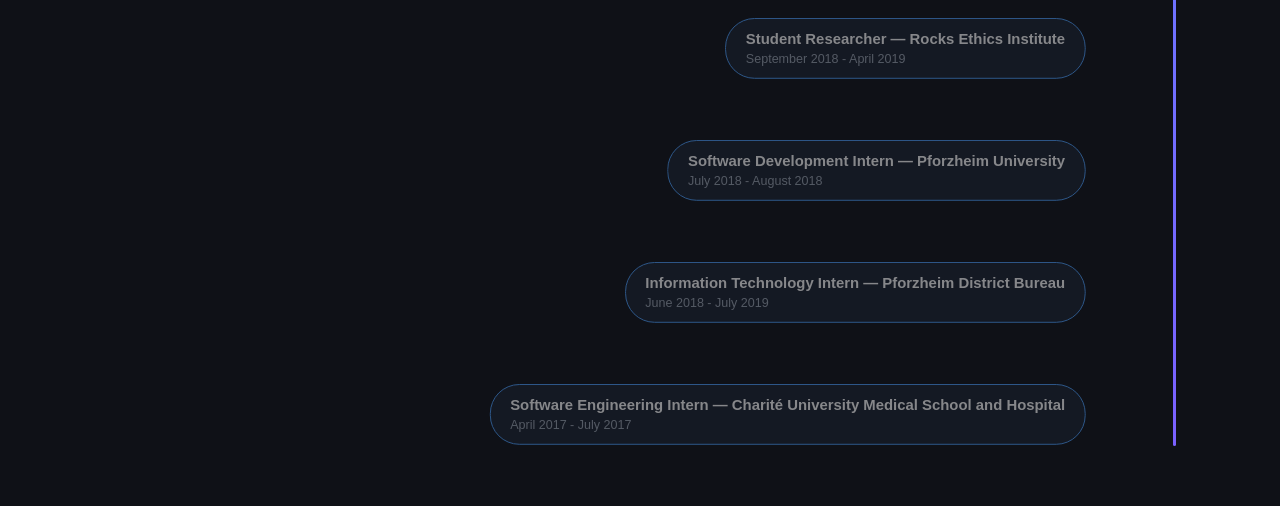
==== commit cfd4196f: "add job title, fix grammer in texts" ====
--- a/index.html
+++ b/index.html
@@ -1,19 +1,23 @@
 <!DOCTYPE html>
 <html lang="en">
+
 <head>
   <meta charset="UTF-8" />
-  <meta name="viewport" content="width=device-width, initial-scale=1.0"/>
+  <meta name="viewport" content="width=device-width, initial-scale=1.0" />
   <title>Nicholas Wanner | Career Timeline</title>
 
   <link rel="stylesheet" href="css/global.css">
-<link rel="stylesheet" href="css/navbar.css">
-<link rel="stylesheet" href="css/timeline-item.css">
-<link rel="stylesheet" href="css/career.css">
+  <link rel="stylesheet" href="css/navbar.css">
+  <link rel="stylesheet" href="css/timeline-item.css">
+  <link rel="stylesheet" href="css/career.css">
+  <link rel="icon" href="./favicon.ico?v=2" type="image/x-icon">
 </head>
+
 <body>
   <div id="navbar"></div>
   <header class="hero">
     <h1>Nicholas Wanner</h1>
+    <h2>Full Stack Developer</h2>
     <p>Professional Experience Timeline</p>
   </header>
 
@@ -25,4 +29,5 @@
   <script src="js/timeline-item.js"></script>
   <script src="js/career.js"></script>
 </body>
+
 </html>
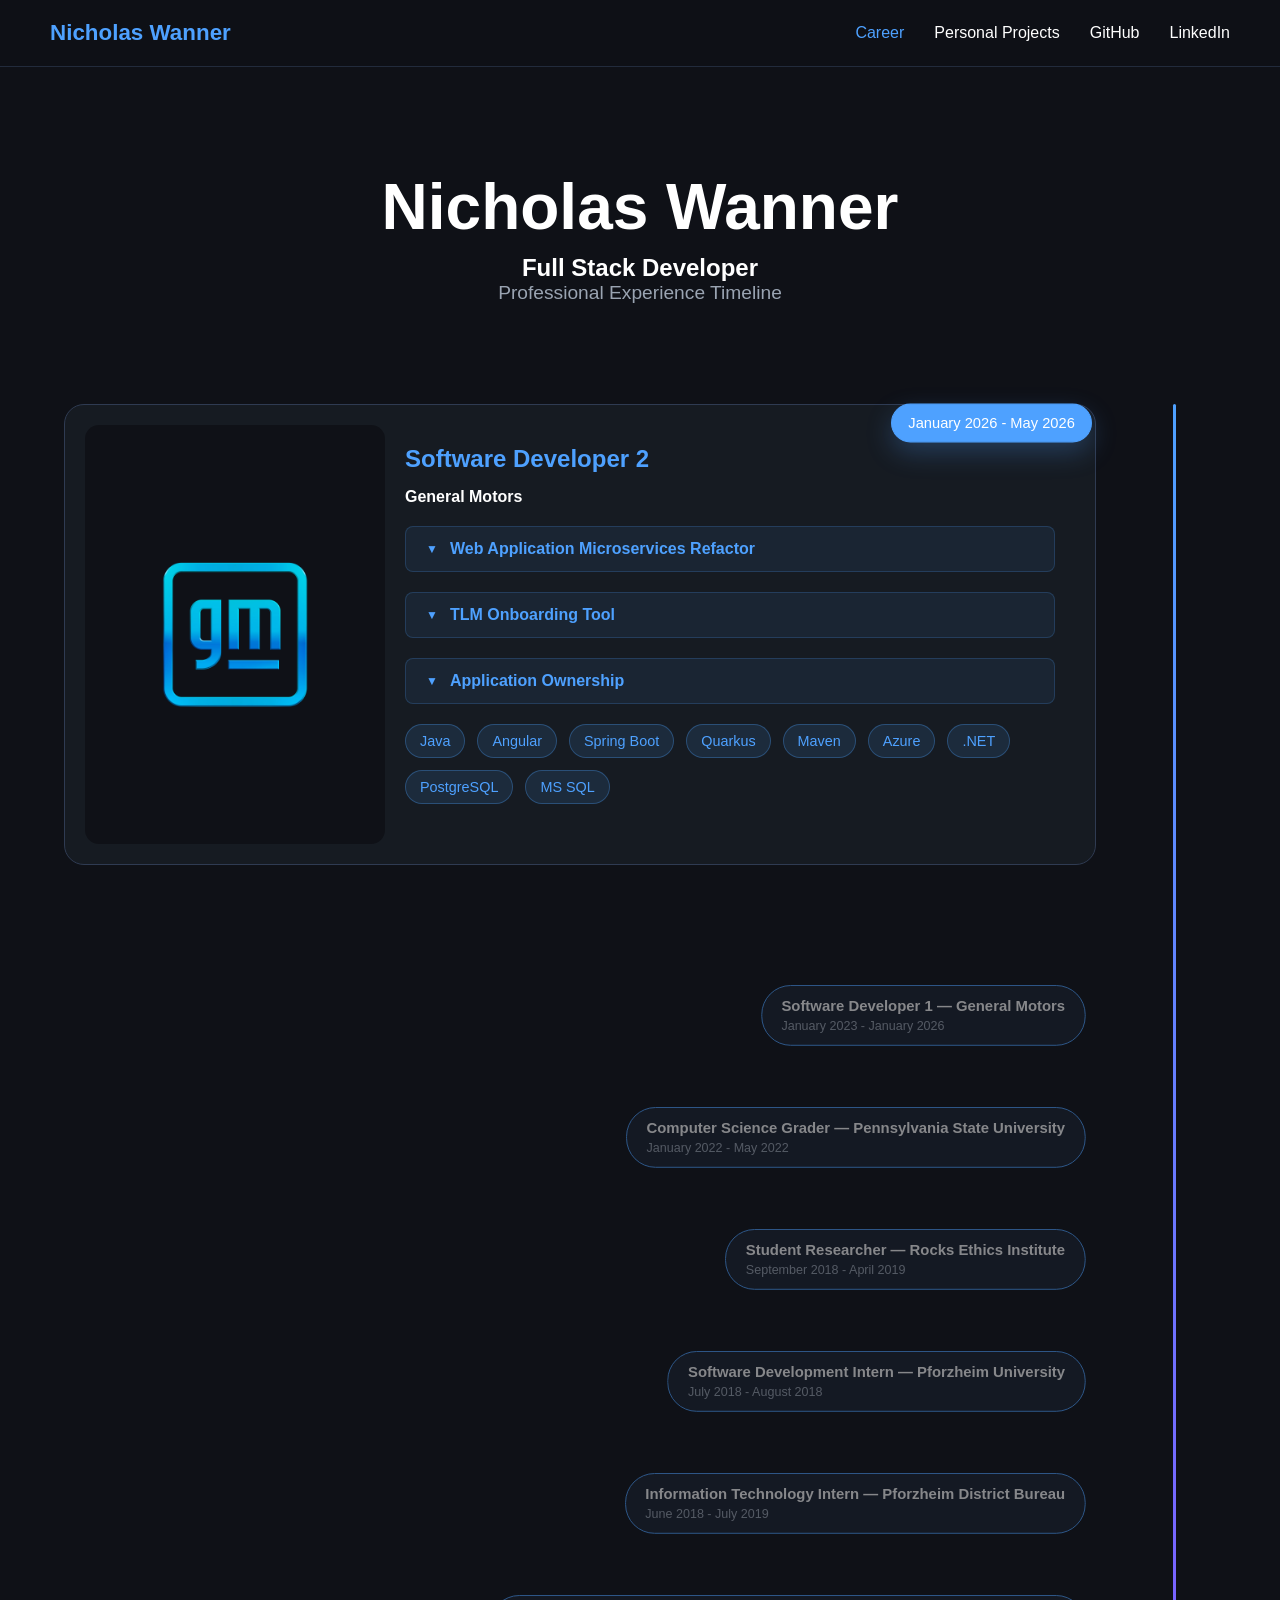
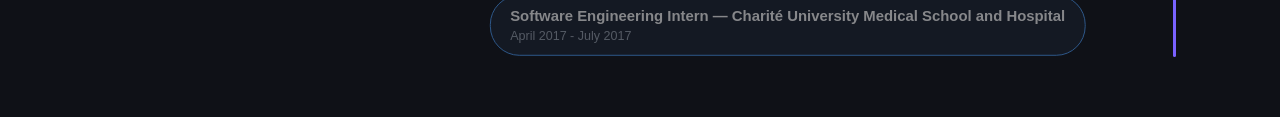
==== commit 379d15c7: "move multiple descriptions into accordions" ====
--- a/index.html
+++ b/index.html
@@ -9,6 +9,7 @@
   <link rel="stylesheet" href="css/global.css">
   <link rel="stylesheet" href="css/navbar.css">
   <link rel="stylesheet" href="css/timeline-item.css">
+  <link rel="stylesheet" href="css/description-accordion.css">
   <link rel="stylesheet" href="css/career.css">
   <link rel="icon" href="./favicon.ico?v=2" type="image/x-icon">
 </head>
@@ -26,6 +27,7 @@
     <div class="timeline-items">
   </main>
   <script src="js/navbar.js"></script>
+  <script src="js/description-accordion.js"></script>
   <script src="js/timeline-item.js"></script>
   <script src="js/career.js"></script>
 </body>
--- a/css/timeline-item.css
+++ b/css/timeline-item.css
@@ -4,168 +4,183 @@
 
 /* ITEM WRAPPER (visual interaction) */
 .timeline-item {
-    position: relative;
-    opacity: 0.5;
-    transform: scale(0.98);
-    transition: all 0.35s ease;
-  }
-  
-  /* =========================
+  position: relative;
+  opacity: 0.5;
+  transform: scale(0.98);
+  transition: all 0.35s ease;
+}
+
+/* =========================
      TIMELINE BUTTON (PILL)
      ========================= */
-  
-  .timeline-date {
-    position: absolute;
-    right: 0;
-    top: 0;
-  
-    background: #1b2230;
-    color: white;
-  
-    border: 1px solid #4ea1ff;
-    border-radius: 30px;
-  
-    padding: 12px 20px;
-  
-    cursor: pointer;
-  
-    display: flex;
-    flex-direction: column;
-    align-items: flex-start;
-    gap: 4px;
-  
-    z-index: 2;
-  
-    transition:
-      background 0.3s ease,
-      transform 0.35s cubic-bezier(0.2, 0.8, 0.2, 1),
-      box-shadow 0.3s ease,
-      padding 0.3s ease,
-      border-radius 0.3s ease;
-  }
-  
-  .timeline-date:hover {
-    background: #4ea1ff;
-    transform: translateX(-5px) scale(1.01);
-  }
-  
-  /* TEXT INSIDE BUTTON */
-  .timeline-date .summary {
-    font-size: 0.95rem;
-    font-weight: 600;
-    color: white;
-    opacity: 1;
-  }
-  
-  .timeline-date .dates {
-    font-size: 0.8rem;
-    color: #9aa4b2;
-    opacity: 1;
-  }
-  
-  /* TEXT ANIMATION */
-  .timeline-date .summary,
-  .timeline-date .dates {
-    transition: opacity 0.25s ease, transform 0.25s ease;
-  }
-  
-  /* =========================
+
+.timeline-date {
+  position: absolute;
+  right: 0;
+  top: 0;
+
+  background: #1b2230;
+  color: white;
+
+  border: 1px solid #4ea1ff;
+  border-radius: 30px;
+
+  padding: 12px 20px;
+
+  cursor: pointer;
+
+  display: flex;
+  flex-direction: column;
+  align-items: flex-start;
+  gap: 4px;
+
+  z-index: 2;
+
+  transition:
+    background 0.3s ease,
+    transform 0.35s cubic-bezier(0.2, 0.8, 0.2, 1),
+    box-shadow 0.3s ease,
+    padding 0.3s ease,
+    border-radius 0.3s ease;
+}
+
+.timeline-date:hover {
+  background: #4ea1ff;
+  transform: translateX(-5px) scale(1.01);
+}
+
+/* TEXT INSIDE BUTTON */
+.timeline-date .summary {
+  font-size: 0.95rem;
+  font-weight: 600;
+  color: white;
+  opacity: 1;
+}
+
+.timeline-date .dates {
+  font-size: 0.8rem;
+  color: #9aa4b2;
+  opacity: 1;
+}
+
+/* TEXT ANIMATION */
+.timeline-date .summary,
+.timeline-date .dates {
+  transition: opacity 0.25s ease, transform 0.25s ease;
+}
+
+/* =========================
      ACTIVE STATE (CLICKED)
      ========================= */
-  
-  .timeline-item.active .timeline-date {
-    padding: 10px 16px;
-    border-radius: 20px;
-  
-    flex-direction: row;
-    align-items: center;
-    gap: 0;
-  
-    background: #4ea1ff;
-    transform: translateX(-6px) scale(1.02);
-    box-shadow: 0 10px 25px rgba(78, 161, 255, 0.25);
-  }
-  
-  .timeline-item.active .timeline-date .summary {
-    opacity: 0;
-    width: 0;
-    height: 0;
-    overflow: hidden;
-  }
-  
-  .timeline-item.active .timeline-date .dates {
-    font-size: 0.9rem;
-    color: white;
-    opacity: 1;
-  }
-  
-  /* =========================
+
+.timeline-item.active .timeline-date {
+  padding: 10px 16px;
+  border-radius: 20px;
+
+  flex-direction: row;
+  align-items: center;
+  gap: 0;
+
+  background: #4ea1ff;
+  transform: translateX(-6px) scale(1.02);
+  box-shadow: 0 10px 25px rgba(78, 161, 255, 0.25);
+}
+
+.timeline-item.active .timeline-date .summary {
+  opacity: 0;
+  width: 0;
+  height: 0;
+  overflow: hidden;
+}
+
+.timeline-item.active .timeline-date .dates {
+  font-size: 0.9rem;
+  color: white;
+  opacity: 1;
+}
+
+/* =========================
      CONTENT CARD
      ========================= */
-  
-  .timeline-content {
-    background: #161b22;
-    border: 1px solid #2f3b52;
-    border-radius: 20px;
-  
-    overflow: hidden;
-  
-    display: grid;
-    grid-template-columns:
-      minmax(180px, 300px)
-      minmax(0, 1fr);
-  
-    align-items: stretch;
-  
-    max-height: 0;
-    opacity: 0;
-    transform: translateY(-10px);
-  
-    padding: 0;
-  
-    transition:
-      max-height 0.6s cubic-bezier(0.4, 0, 0.2, 1),
-      opacity 0.4s ease,
-      transform 0.4s ease,
-      padding 0.4s ease;
-  }
-  
-  .timeline-content.active {
-    max-height: 2000px;
-    opacity: 1;
-    transform: translateY(0);
-    padding: 20px;
-  }
-  
-  /* IMAGE HANDLING */
-  .timeline-content img {
-    width: 100%;
-    height: 100%;
-    object-fit: contain;
-    padding: 20px;
-    background: #0f1117;
-    border-radius: 14px;
-  }
-  
-  .timeline-content.no-image {
-    grid-template-columns: 1fr;
-  }
-  
-  /* TEXT */
-  .content-text {
-    padding: 20px;
-  }
-  
-  .content-text h2 {
-    margin-bottom: 15px;
-    color: #4ea1ff;
-  }
-  
-  .content-text p {
-    line-height: 1.7;
-    color: #d0d7e2;
-  
-    white-space: normal;
-    overflow-wrap: break-word;
-    word-break: break-word;
-  }+
+.timeline-content {
+  background: #161b22;
+  border: 1px solid #2f3b52;
+  border-radius: 20px;
+
+  overflow: hidden;
+
+  display: grid;
+  grid-template-columns:
+    minmax(180px, 300px) minmax(0, 1fr);
+
+  align-items: stretch;
+
+  max-height: 0;
+  opacity: 0;
+  transform: translateY(-10px);
+
+  padding: 0;
+
+  transition:
+    max-height 0.6s cubic-bezier(0.4, 0, 0.2, 1),
+    opacity 0.4s ease,
+    transform 0.4s ease,
+    padding 0.4s ease;
+}
+
+.timeline-content.active {
+  max-height: 2000px;
+  opacity: 1;
+  transform: translateY(0);
+  padding: 20px;
+}
+
+/* IMAGE HANDLING */
+.timeline-content img {
+  width: 100%;
+  height: 100%;
+  object-fit: contain;
+  padding: 20px;
+  background: #0f1117;
+  border-radius: 14px;
+}
+
+.timeline-content.no-image {
+  grid-template-columns: 1fr;
+}
+
+/* TEXT */
+.content-text {
+  padding: 20px;
+}
+
+.content-text h2 {
+  margin-bottom: 15px;
+  color: #4ea1ff;
+}
+
+.timeline-tags {
+  display: flex;
+  flex-wrap: wrap;
+  gap: 12px;
+  margin: 14px 0 20px;
+}
+
+.timeline-tags span {
+  background: rgba(78, 161, 255, 0.12);
+  color: #4ea1ff;
+  border: 1px solid rgba(78, 161, 255, 0.3);
+  padding: 8px 14px;
+  border-radius: 30px;
+  font-size: 0.9rem;
+}
+
+.content-text p {
+  line-height: 1.7;
+  color: #d0d7e2;
+
+  white-space: normal;
+  overflow-wrap: break-word;
+  word-break: break-word;
+}
--- a/css/description-accordion.css
+++ b/css/description-accordion.css
@@ -0,0 +1,77 @@
+/* =========================
+   ACCORDION COMPONENT
+   ========================= */
+
+.description-accordion {
+  margin-bottom: 20px;
+  margin-top: 20px;
+}
+
+.accordion-summary {
+  cursor: pointer;
+  padding: 12px 16px;
+  background: rgba(78, 161, 255, 0.08);
+  border: 1px solid rgba(78, 161, 255, 0.2);
+  border-radius: 8px;
+  color: #4ea1ff;
+  font-weight: 600;
+  font-size: 1rem;
+  user-select: none;
+  transition: all 0.3s ease;
+  display: flex;
+  align-items: center;
+  gap: 8px;
+}
+
+.accordion-summary:hover {
+  background: rgba(78, 161, 255, 0.15);
+  border-color: rgba(78, 161, 255, 0.4);
+}
+
+.accordion-arrow {
+  display: inline-flex;
+  align-items: center;
+  justify-content: center;
+  width: 20px;
+  height: 20px;
+  color: #4ea1ff;
+  font-size: 0.75rem;
+  transition: transform 0.4s cubic-bezier(0.4, 0, 0.2, 1);
+  flex-shrink: 0;
+}
+
+.description-accordion[open] .accordion-arrow {
+  transform: rotate(180deg);
+}
+
+.accordion-summary::marker {
+  display: none;
+}
+
+.accordion-content {
+  overflow: hidden;
+  margin-top: 8px;
+  background: rgba(78, 161, 255, 0.04);
+  border: 1px solid rgba(78, 161, 255, 0.1);
+  border-radius: 8px;
+  max-height: 0;
+  opacity: 0;
+  transition: max-height 0.4s cubic-bezier(0.4, 0, 0.2, 1),
+    opacity 0.4s cubic-bezier(0.4, 0, 0.2, 1);
+}
+
+.description-accordion[open] .accordion-content {
+  opacity: 1;
+  max-height: 1000px;
+}
+
+.accordion-content p {
+  padding: 16px;
+  margin-bottom: 12px;
+  line-height: 1.7;
+  color: #d0d7e2;
+}
+
+.accordion-content p:last-child {
+  margin-bottom: 0;
+}
